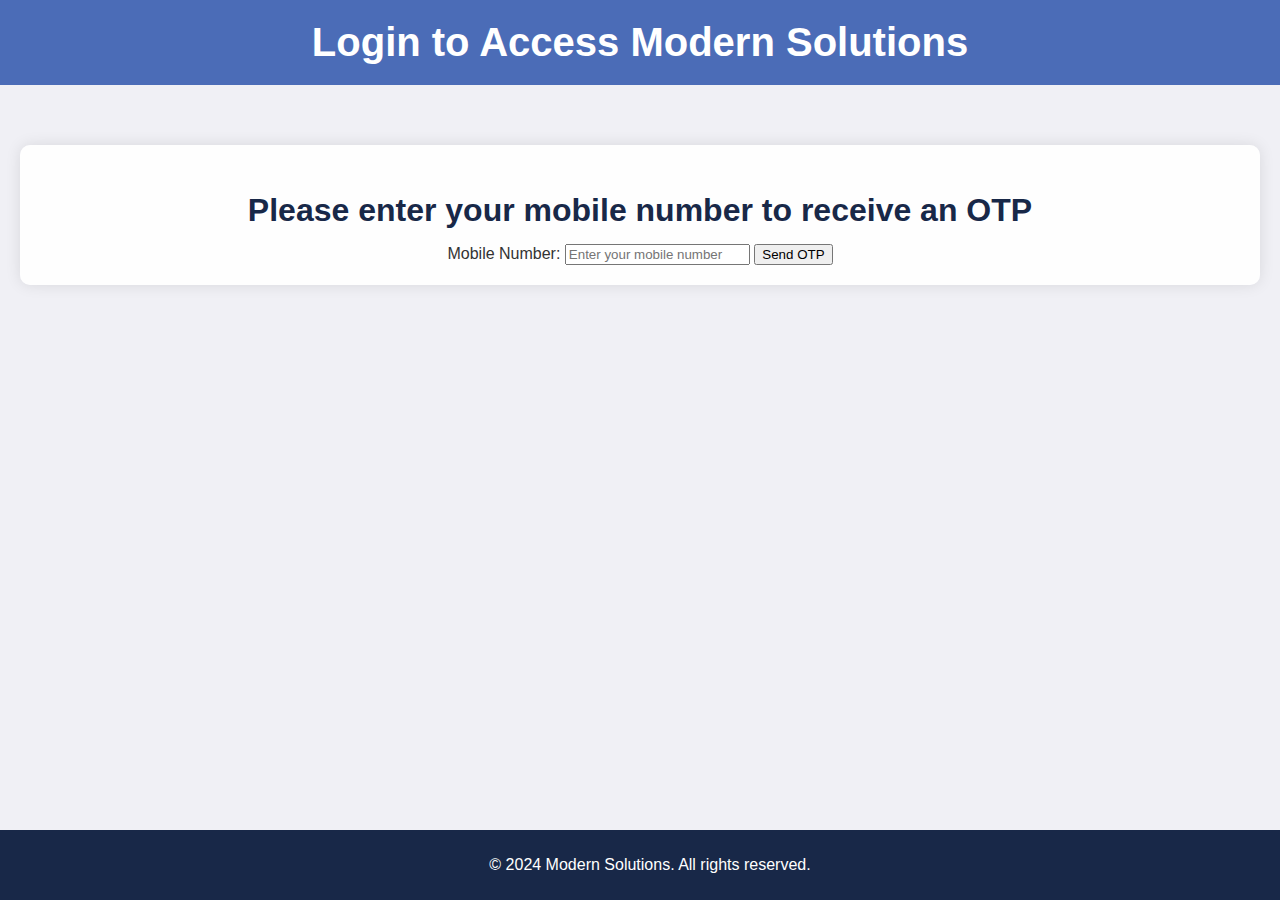
==== login.html @ 9da77d89 "Update login.html" ====
<!DOCTYPE html>
<html lang="en">
<head>
    <meta charset="UTF-8">
    <meta name="viewport" content="width=device-width, initial-scale=1.0">
    <title>Login - Modern Solutions</title>
    <link rel="stylesheet" href="styles.css">
    <link rel="stylesheet" href="https://cdnjs.cloudflare.com/ajax/libs/font-awesome/6.0.0-beta3/css/all.min.css">
</head>
<body>
    <header>
        <h1>Login to Access Modern Solutions</h1>
    </header>

    <main>
        <section id="login">
            <h2>Please enter your mobile number to receive an OTP</h2>
            <form id="login-form">
                <label for="mobile">Mobile Number:</label>
                <input type="text" id="mobile" name="mobile" placeholder="Enter your mobile number" required>
                <button type="button" id="send-otp">Send OTP</button>
            </form>

            <div id="otp-section" style="display:none;">
                <h2>Enter OTP</h2>
                <form id="otp-form">
                    <label for="otp">OTP:</label>
                    <input type="text" id="otp" name="otp" placeholder="Enter OTP" required>
                    <button type="button" id="verify-otp">Verify OTP</button>
                </form>
            </div>
        </section>
    </main>

    <footer>
        <p>&copy; 2024 Modern Solutions. All rights reserved.</p>
    </footer>

    <script src="login.js"></script>
</body>
</html>
---- styles.css ----
/* styles.css */

/* General Body Styling */
body {
    font-family: 'Segoe UI', Tahoma, Geneva, Verdana, sans-serif;
    margin: 0;
    padding: 0;
    background-color: #f0f0f5; /* Light background color */
    color: #333;
}

/* Header Styling */
header {
    background-color: #4b6cb7; /* Solid color fallback */
    color: #fff;
    padding: 20px;
    text-align: center;
    position: relative;
}

header h1 {
    margin: 0;
    font-size: 2.5em;
    font-weight: bold; /* Make header text bold */
}

/* Scrolling Message Styling */
.scrolling-message {
    background: #333;
    color: #f4a261; /* Color for the scrolling text */
    padding: 10px 0;
    position: relative;
    width: 100%;
    overflow: hidden;
    white-space: nowrap;
    box-shadow: 0 4px 8px rgba(0, 0, 0, 0.1);
    font-weight: bold; /* Make text bold */
    font-size: 1.5em; /* Adjust text size */
    margin-top: 20px; /* Space between header and scrolling message */
}

.scrolling-message p {
    display: inline-block;
    padding-left: 100%; /* Start off-screen */
    animation: scroll 15s linear infinite; /* Adjust scrolling speed */
}

@keyframes scroll {
    0% {
        transform: translateX(100%);
    }
    100% {
        transform: translateX(-100%);
    }
}

/* Navigation Bar Styling */
nav {
    background: #182848;
    padding: 10px 0;
}

nav ul {
    list-style: none;
    padding: 0;
    display: flex;
    justify-content: center;
    margin: 0;
}

nav ul li {
    margin: 0 15px;
}

nav ul li a {
    color: #fff;
    text-decoration: none;
    font-weight: bold;
    font-size: 1.2em;
    display: flex;
    align-items: center;
    padding: 10px 15px;
    transition: background-color 0.3s;
}

nav ul li a:hover,
nav ul li a.active {
    background-color: #4b6cb7;
    border-radius: 5px;
}

nav ul li a i {
    margin-right: 8px;
}

/* Main Content Margin */
main {
    margin-top: 20px; /* Space for header and scrolling message */
    padding: 20px;
}

/* Section Styling */
section {
    position: relative;
    padding: 20px;
    margin: 20px auto; /* Center align sections */
    max-width: 1200px; /* Limit the max-width of the sections */
    background: rgba(255, 255, 255, 0.9); /* Semi-transparent background */
    border-radius: 10px;
    box-shadow: 0 0 15px rgba(0, 0, 0, 0.1);
    display: flex;
    flex-direction: column;
    align-items: center;
    text-align: center;
}

/* Two-column layout for sections */
.section-content {
    display: flex;
    flex-direction: row;
    align-items: center;
    justify-content: center;
    gap: 20px;
}

.section-content img {
    flex: 1;
    max-width: 100%;
    border-radius: 10px;
}

.section-content .text {
    flex: 1;
    max-width: 100%;
    padding: 0 20px;
}

/* Card styling for project sections */
section h2 {
    font-size: 2em;
    color: #182848;
    margin-bottom: 15px;
}

section p {
    font-size: 1.2em;
    margin-bottom: 10px;
}

section a {
    display: inline-block;
    padding: 10px 15px;
    background-color: #4b6cb7;
    color: #fff;
    text-decoration: none;
    border-radius: 5px;
    transition: background-color 0.3s;
}

section a:hover {
    background-color: #182848;
}

/* Footer Styling */
footer {
    background-color: #182848;
    color: #fff;
    text-align: center;
    padding: 10px;
    position: fixed;
    bottom: 0;
    width: 100%;
}

/* Responsive Design */
@media (max-width: 768px) {
    header h1 {
        font-size: 2em; /* Adjust font size for smaller screens */
    }

    .scrolling-message p {
        font-size: 1em; /* Adjust font size for smaller screens */
    }

    section {
        margin: 10px; /* Reduce margins for smaller screens */
        padding: 15px; /* Reduce padding for smaller screens */
    }

    .section-content {
        flex-direction: column; /* Stack image and text on smaller screens */
    }

    .section-content img {
        margin-bottom: 15px; /* Add space below image */
    }
}

@media (min-width: 769px) {
    /* No additional styles needed for larger screens */
}
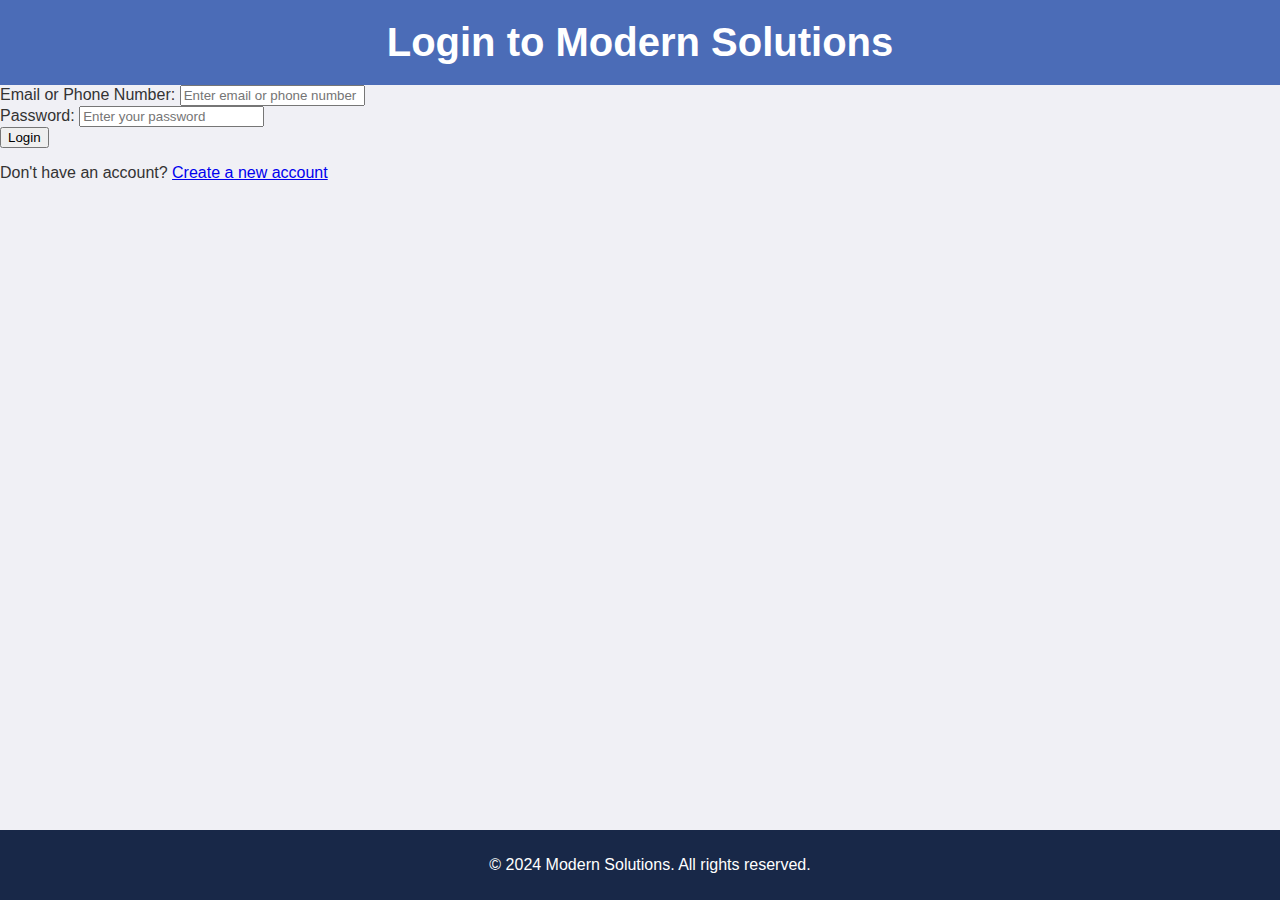
==== commit e530e184: "Create login.html" ====
--- a/login.html
+++ b/login.html
@@ -5,32 +5,45 @@
     <meta name="viewport" content="width=device-width, initial-scale=1.0">
     <title>Login - Modern Solutions</title>
     <link rel="stylesheet" href="styles.css">
-    <link rel="stylesheet" href="https://cdnjs.cloudflare.com/ajax/libs/font-awesome/6.0.0-beta3/css/all.min.css">
 </head>
 <body>
     <header>
-        <h1>Login to Access Modern Solutions</h1>
+        <h1>Login to Modern Solutions</h1>
     </header>
 
-    <main>
-        <section id="login">
-            <h2>Please enter your mobile number to receive an OTP</h2>
-            <form id="login-form">
-                <label for="mobile">Mobile Number:</label>
-                <input type="text" id="mobile" name="mobile" placeholder="Enter your mobile number" required>
-                <button type="button" id="send-otp">Send OTP</button>
+    <!-- Login Form -->
+    <div class="login-container">
+        <form id="loginForm">
+            <div class="input-group">
+                <label for="identifier">Email or Phone Number:</label>
+                <input type="text" id="identifier" placeholder="Enter email or phone number" required>
+            </div>
+            <div class="input-group">
+                <label for="password">Password:</label>
+                <input type="password" id="password" placeholder="Enter your password" required>
+            </div>
+            <button type="submit">Login</button>
+        </form>
+
+        <p>Don't have an account? <a href="#" id="show-signup">Create a new account</a></p>
+
+        <!-- Signup Section (hidden by default) -->
+        <div id="signupSection" style="display: none;">
+            <h2>Create a New Account</h2>
+            <form id="signupForm">
+                <div class="input-group">
+                    <label for="newIdentifier">Email or Phone Number:</label>
+                    <input type="text" id="newIdentifier" placeholder="Enter email or phone number" required>
+                </div>
+                <div class="input-group">
+                    <label for="newPassword">Password:</label>
+                    <input type="password" id="newPassword" placeholder="Enter your password" required>
+                </div>
+                <button type="submit">Create Account</button>
             </form>
-
-            <div id="otp-section" style="display:none;">
-                <h2>Enter OTP</h2>
-                <form id="otp-form">
-                    <label for="otp">OTP:</label>
-                    <input type="text" id="otp" name="otp" placeholder="Enter OTP" required>
-                    <button type="button" id="verify-otp">Verify OTP</button>
-                </form>
-            </div>
-        </section>
-    </main>
+            <p>Already have an account? <a href="#" id="show-login">Login</a></p>
+        </div>
+    </div>
 
     <footer>
         <p>&copy; 2024 Modern Solutions. All rights reserved.</p>
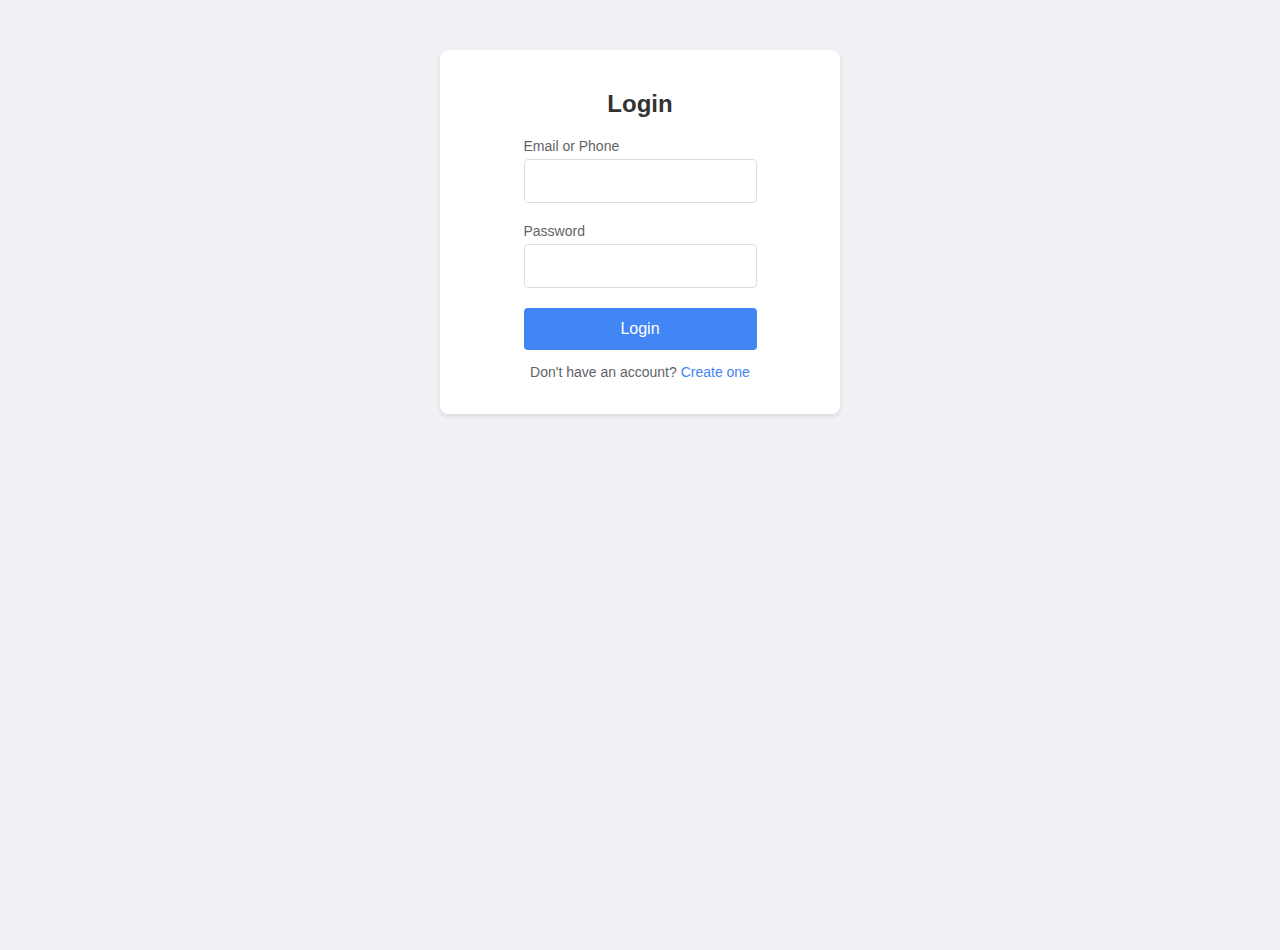
==== commit e26dd40b: "Update login.html" ====
--- a/login.html
+++ b/login.html
@@ -3,52 +3,36 @@
 <head>
     <meta charset="UTF-8">
     <meta name="viewport" content="width=device-width, initial-scale=1.0">
-    <title>Login - Modern Solutions</title>
+    <title>Login - Modern Solution</title>
     <link rel="stylesheet" href="styles.css">
+    <script src="https://www.google.com/recaptcha/api.js" async defer></script>
 </head>
-<body>
-    <header>
-        <h1>Login to Modern Solutions</h1>
-    </header>
+<body class="login-page">
 
-    <!-- Login Form -->
     <div class="login-container">
+        <h2>Login</h2>
         <form id="loginForm">
+            <!-- Email/Phone input -->
             <div class="input-group">
-                <label for="identifier">Email or Phone Number:</label>
-                <input type="text" id="identifier" placeholder="Enter email or phone number" required>
+                <label for="email">Email or Phone</label>
+                <input type="text" id="email" name="email" required>
             </div>
+            <!-- Password input -->
             <div class="input-group">
-                <label for="password">Password:</label>
-                <input type="password" id="password" placeholder="Enter your password" required>
+                <label for="password">Password</label>
+                <input type="password" id="password" name="password" required>
             </div>
+
+            <!-- CAPTCHA -->
+            <div class="captcha-container">
+                <div class="g-recaptcha" data-sitekey="6Lec4n0qAAAAAIK9mNhP1PJqyiBPUNjX967yMmJX"></div> <!-- Replace with your site key -->
+            </div>
+
             <button type="submit">Login</button>
         </form>
 
-        <p>Don't have an account? <a href="#" id="show-signup">Create a new account</a></p>
-
-        <!-- Signup Section (hidden by default) -->
-        <div id="signupSection" style="display: none;">
-            <h2>Create a New Account</h2>
-            <form id="signupForm">
-                <div class="input-group">
-                    <label for="newIdentifier">Email or Phone Number:</label>
-                    <input type="text" id="newIdentifier" placeholder="Enter email or phone number" required>
-                </div>
-                <div class="input-group">
-                    <label for="newPassword">Password:</label>
-                    <input type="password" id="newPassword" placeholder="Enter your password" required>
-                </div>
-                <button type="submit">Create Account</button>
-            </form>
-            <p>Already have an account? <a href="#" id="show-login">Login</a></p>
-        </div>
+        <p>Don't have an account? <a href="#" id="signupLink">Create one</a></p>
     </div>
 
-    <footer>
-        <p>&copy; 2024 Modern Solutions. All rights reserved.</p>
-    </footer>
-
-    <script src="login.js"></script>
 </body>
 </html>
--- a/styles.css
+++ b/styles.css
@@ -1,201 +1,293 @@
-/* styles.css */
-
-/* General Body Styling */
-body {
-    font-family: 'Segoe UI', Tahoma, Geneva, Verdana, sans-serif;
-    margin: 0;
-    padding: 0;
-    background-color: #f0f0f5; /* Light background color */
-    color: #333;
-}
-
-/* Header Styling */
-header {
-    background-color: #4b6cb7; /* Solid color fallback */
-    color: #fff;
-    padding: 20px;
-    text-align: center;
-    position: relative;
-}
-
-header h1 {
-    margin: 0;
-    font-size: 2.5em;
-    font-weight: bold; /* Make header text bold */
-}
-
-/* Scrolling Message Styling */
-.scrolling-message {
-    background: #333;
-    color: #f4a261; /* Color for the scrolling text */
-    padding: 10px 0;
-    position: relative;
-    width: 100%;
-    overflow: hidden;
-    white-space: nowrap;
-    box-shadow: 0 4px 8px rgba(0, 0, 0, 0.1);
-    font-weight: bold; /* Make text bold */
-    font-size: 1.5em; /* Adjust text size */
-    margin-top: 20px; /* Space between header and scrolling message */
-}
-
-.scrolling-message p {
-    display: inline-block;
-    padding-left: 100%; /* Start off-screen */
-    animation: scroll 15s linear infinite; /* Adjust scrolling speed */
-}
-
-@keyframes scroll {
-    0% {
-        transform: translateX(100%);
-    }
-    100% {
-        transform: translateX(-100%);
-    }
-}
-
-/* Navigation Bar Styling */
-nav {
-    background: #182848;
-    padding: 10px 0;
-}
-
-nav ul {
-    list-style: none;
-    padding: 0;
-    display: flex;
-    justify-content: center;
-    margin: 0;
-}
-
-nav ul li {
-    margin: 0 15px;
-}
-
-nav ul li a {
-    color: #fff;
-    text-decoration: none;
-    font-weight: bold;
-    font-size: 1.2em;
-    display: flex;
-    align-items: center;
-    padding: 10px 15px;
-    transition: background-color 0.3s;
-}
-
-nav ul li a:hover,
-nav ul li a.active {
-    background-color: #4b6cb7;
-    border-radius: 5px;
-}
-
-nav ul li a i {
-    margin-right: 8px;
-}
-
-/* Main Content Margin */
-main {
-    margin-top: 20px; /* Space for header and scrolling message */
-    padding: 20px;
-}
-
-/* Section Styling */
-section {
-    position: relative;
-    padding: 20px;
-    margin: 20px auto; /* Center align sections */
-    max-width: 1200px; /* Limit the max-width of the sections */
-    background: rgba(255, 255, 255, 0.9); /* Semi-transparent background */
-    border-radius: 10px;
-    box-shadow: 0 0 15px rgba(0, 0, 0, 0.1);
-    display: flex;
-    flex-direction: column;
-    align-items: center;
-    text-align: center;
-}
-
-/* Two-column layout for sections */
-.section-content {
-    display: flex;
-    flex-direction: row;
-    align-items: center;
-    justify-content: center;
-    gap: 20px;
-}
-
-.section-content img {
-    flex: 1;
-    max-width: 100%;
-    border-radius: 10px;
-}
-
-.section-content .text {
-    flex: 1;
-    max-width: 100%;
-    padding: 0 20px;
-}
-
-/* Card styling for project sections */
-section h2 {
-    font-size: 2em;
-    color: #182848;
-    margin-bottom: 15px;
-}
-
-section p {
-    font-size: 1.2em;
-    margin-bottom: 10px;
-}
-
-section a {
-    display: inline-block;
-    padding: 10px 15px;
-    background-color: #4b6cb7;
-    color: #fff;
-    text-decoration: none;
-    border-radius: 5px;
-    transition: background-color 0.3s;
-}
-
-section a:hover {
-    background-color: #182848;
-}
-
-/* Footer Styling */
-footer {
-    background-color: #182848;
-    color: #fff;
-    text-align: center;
-    padding: 10px;
-    position: fixed;
-    bottom: 0;
-    width: 100%;
-}
-
-/* Responsive Design */
-@media (max-width: 768px) {
-    header h1 {
-        font-size: 2em; /* Adjust font size for smaller screens */
-    }
-
-    .scrolling-message p {
-        font-size: 1em; /* Adjust font size for smaller screens */
-    }
-
-    section {
-        margin: 10px; /* Reduce margins for smaller screens */
-        padding: 15px; /* Reduce padding for smaller screens */
-    }
-
-    .section-content {
-        flex-direction: column; /* Stack image and text on smaller screens */
-    }
-
-    .section-content img {
-        margin-bottom: 15px; /* Add space below image */
-    }
-}
-
-@media (min-width: 769px) {
-    /* No additional styles needed for larger screens */
-}
+/* General Body Styling */
+body {
+    font-family: 'Segoe UI', Tahoma, Geneva, Verdana, sans-serif;
+    margin: 0;
+    padding: 0;
+    background-color: #f0f0f5; /* Light background color */
+    color: #333;
+}
+
+/* Header Styling */
+header {
+    background-color: #4b6cb7; /* Solid color fallback */
+    color: #fff;
+    padding: 20px;
+    text-align: center;
+    position: relative;
+}
+
+header h1 {
+    margin: 0;
+    font-size: 2.5em;
+    font-weight: bold; /* Make header text bold */
+}
+
+/* Scrolling Message Styling */
+.scrolling-message {
+    background: #333;
+    color: #f4a261; /* Color for the scrolling text */
+    padding: 10px 0;
+    position: relative;
+    width: 100%;
+    overflow: hidden;
+    white-space: nowrap;
+    box-shadow: 0 4px 8px rgba(0, 0, 0, 0.1);
+    font-weight: bold; /* Make text bold */
+    font-size: 1.5em; /* Adjust text size */
+    margin-top: 20px; /* Space between header and scrolling message */
+}
+
+.scrolling-message p {
+    display: inline-block;
+    padding-left: 100%; /* Start off-screen */
+    animation: scroll 15s linear infinite; /* Adjust scrolling speed */
+}
+
+@keyframes scroll {
+    0% {
+        transform: translateX(100%);
+    }
+    100% {
+        transform: translateX(-100%);
+    }
+}
+
+/* Navigation Bar Styling */
+nav {
+    background: #182848;
+    padding: 10px 0;
+}
+
+nav ul {
+    list-style: none;
+    padding: 0;
+    display: flex;
+    justify-content: center;
+    margin: 0;
+}
+
+nav ul li {
+    margin: 0 15px;
+}
+
+nav ul li a {
+    color: #fff;
+    text-decoration: none;
+    font-weight: bold;
+    font-size: 1.2em;
+    display: flex;
+    align-items: center;
+    padding: 10px 15px;
+    transition: background-color 0.3s;
+}
+
+nav ul li a:hover,
+nav ul li a.active {
+    background-color: #4b6cb7;
+    border-radius: 5px;
+}
+
+nav ul li a i {
+    margin-right: 8px;
+}
+
+/* Main Content Margin */
+main {
+    margin-top: 20px; /* Space for header and scrolling message */
+    padding: 20px;
+}
+
+/* Section Styling */
+section {
+    position: relative;
+    padding: 20px;
+    margin: 20px auto; /* Center align sections */
+    max-width: 1200px; /* Limit the max-width of the sections */
+    background: rgba(255, 255, 255, 0.9); /* Semi-transparent background */
+    border-radius: 10px;
+    box-shadow: 0 0 15px rgba(0, 0, 0, 0.1);
+    display: flex;
+    flex-direction: column;
+    align-items: center;
+    text-align: center;
+}
+
+/* Two-column layout for sections */
+.section-content {
+    display: flex;
+    flex-direction: row;
+    align-items: center;
+    justify-content: center;
+    gap: 20px;
+}
+
+.section-content img {
+    flex: 1;
+    max-width: 100%;
+    border-radius: 10px;
+}
+
+.section-content .text {
+    flex: 1;
+    max-width: 100%;
+    padding: 0 20px;
+}
+
+/* Card styling for project sections */
+section h2 {
+    font-size: 2em;
+    color: #182848;
+    margin-bottom: 15px;
+}
+
+section p {
+    font-size: 1.2em;
+    margin-bottom: 10px;
+}
+
+section a {
+    display: inline-block;
+    padding: 10px 15px;
+    background-color: #4b6cb7;
+    color: #fff;
+    text-decoration: none;
+    border-radius: 5px;
+    transition: background-color 0.3s;
+}
+
+section a:hover {
+    background-color: #182848;
+}
+
+/* Footer Styling */
+footer {
+    background-color: #182848;
+    color: #fff;
+    text-align: center;
+    padding: 10px;
+    position: fixed;
+    bottom: 0;
+    width: 100%;
+}
+
+/* Responsive Design */
+@media (max-width: 768px) {
+    header h1 {
+        font-size: 2em; /* Adjust font size for smaller screens */
+    }
+
+    .scrolling-message p {
+        font-size: 1em; /* Adjust font size for smaller screens */
+    }
+
+    section {
+        margin: 10px; /* Reduce margins for smaller screens */
+        padding: 15px; /* Reduce padding for smaller screens */
+    }
+
+    .section-content {
+        flex-direction: column; /* Stack image and text on smaller screens */
+    }
+
+    .section-content img {
+        margin-bottom: 15px; /* Add space below image */
+    }
+}
+
+@media (min-width: 769px) {
+    /* No additional styles needed for larger screens */
+}
+
+/* ------------------------- LOGIN PAGE STYLES ------------------------- */
+
+/* Specific Login Page Styles */
+body.login-page {
+    display: flex;
+    justify-content: center;
+    align-items: flex-start;
+    background-color: #f0f0f5;
+    height: 100vh;
+    padding-top: 50px;
+    margin: 0;
+}
+
+/* Login Container */
+.login-container {
+    background-color: white;
+    border-radius: 8px;
+    box-shadow: 0 2px 5px rgba(0, 0, 0, 0.1);
+    padding: 20px;
+    width: 100%;
+    max-width: 400px;
+    box-sizing: border-box;
+    display: flex;
+    flex-direction: column;
+    justify-content: center;
+    align-items: center;
+}
+
+/* Input Group Styling */
+.input-group {
+    margin-bottom: 20px;
+    width: 100%;
+}
+
+.input-group label {
+    font-size: 14px;
+    color: #5f6368;
+    display: block;
+    margin-bottom: 5px;
+}
+
+.input-group input {
+    width: 100%;
+    padding: 12px;
+    font-size: 16px;
+    border: 1px solid #dcdfe1;
+    border-radius: 4px;
+    box-sizing: border-box;
+    transition: border 0.3s;
+}
+
+.input-group input:focus {
+    border-color: #4285f4;
+    outline: none;
+}
+
+/* Button Styling */
+button {
+    width: 100%;
+    padding: 12px;
+    background-color: #4285f4;
+    color: white;
+    font-size: 16px;
+    border: none;
+    border-radius: 4px;
+    cursor: pointer;
+    transition: background-color 0.3s;
+}
+
+button:hover {
+    background-color: #357ae8;
+}
+
+/* CAPTCHA Styling */
+.captcha-container {
+    margin: 20px 0;
+}
+
+/* Link Styling */
+p {
+    text-align: center;
+    font-size: 14px;
+    color: #5f6368;
+}
+
+a {
+    color: #4285f4;
+    text-decoration: none;
+}
+
+a:hover {
+    text-decoration: underline;
+}
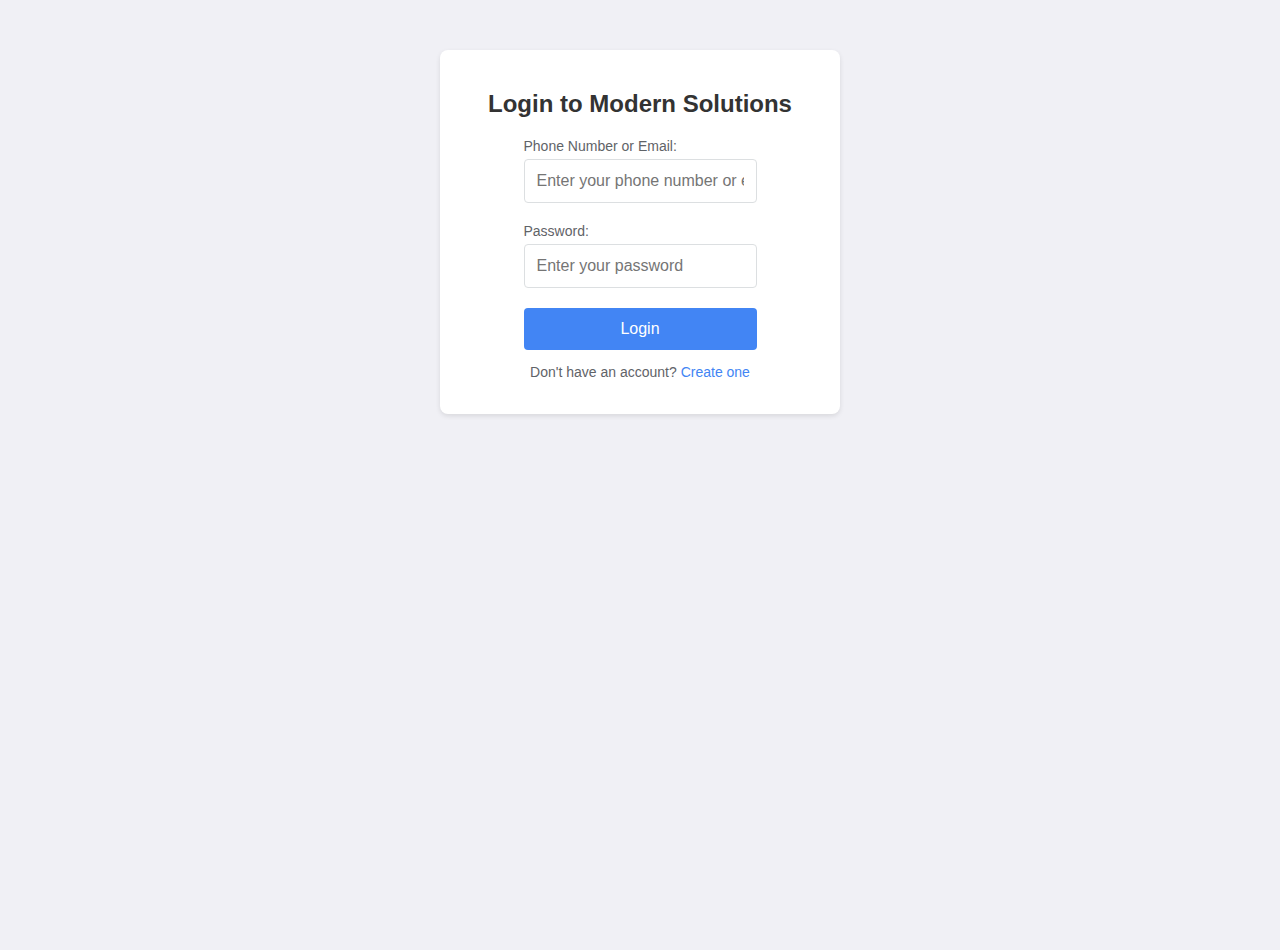
==== commit 41c850a6: "Update login.html" ====
--- a/login.html
+++ b/login.html
@@ -3,36 +3,34 @@
 <head>
     <meta charset="UTF-8">
     <meta name="viewport" content="width=device-width, initial-scale=1.0">
-    <title>Login - Modern Solution</title>
+    <title>Login - Modern Solutions</title>
     <link rel="stylesheet" href="styles.css">
-    <script src="https://www.google.com/recaptcha/api.js" async defer></script>
 </head>
 <body class="login-page">
 
     <div class="login-container">
-        <h2>Login</h2>
+        <h2>Login to Modern Solutions</h2>
+
+        <!-- Login Form -->
         <form id="loginForm">
-            <!-- Email/Phone input -->
             <div class="input-group">
-                <label for="email">Email or Phone</label>
-                <input type="text" id="email" name="email" required>
-            </div>
-            <!-- Password input -->
-            <div class="input-group">
-                <label for="password">Password</label>
-                <input type="password" id="password" name="password" required>
+                <label for="phone">Phone Number or Email:</label>
+                <input type="text" id="phone" name="phone" required placeholder="Enter your phone number or email">
             </div>
 
-            <!-- CAPTCHA -->
-            <div class="captcha-container">
-                <div class="g-recaptcha" data-sitekey="6Lec4n0qAAAAAIK9mNhP1PJqyiBPUNjX967yMmJX"></div> <!-- Replace with your site key -->
+            <div class="input-group">
+                <label for="password">Password:</label>
+                <input type="password" id="password" name="password" required placeholder="Enter your password">
             </div>
 
             <button type="submit">Login</button>
+
+            <p>Don't have an account? <a href="signup.html">Create one</a></p>
         </form>
 
-        <p>Don't have an account? <a href="#" id="signupLink">Create one</a></p>
+        <p id="error-message" style="color: red; display: none;"></p>
     </div>
 
+    <script src="login.js"></script>
 </body>
 </html>
--- a/styles.css
+++ b/styles.css
@@ -271,11 +271,6 @@
     background-color: #357ae8;
 }
 
-/* CAPTCHA Styling */
-.captcha-container {
-    margin: 20px 0;
-}
-
 /* Link Styling */
 p {
     text-align: center;
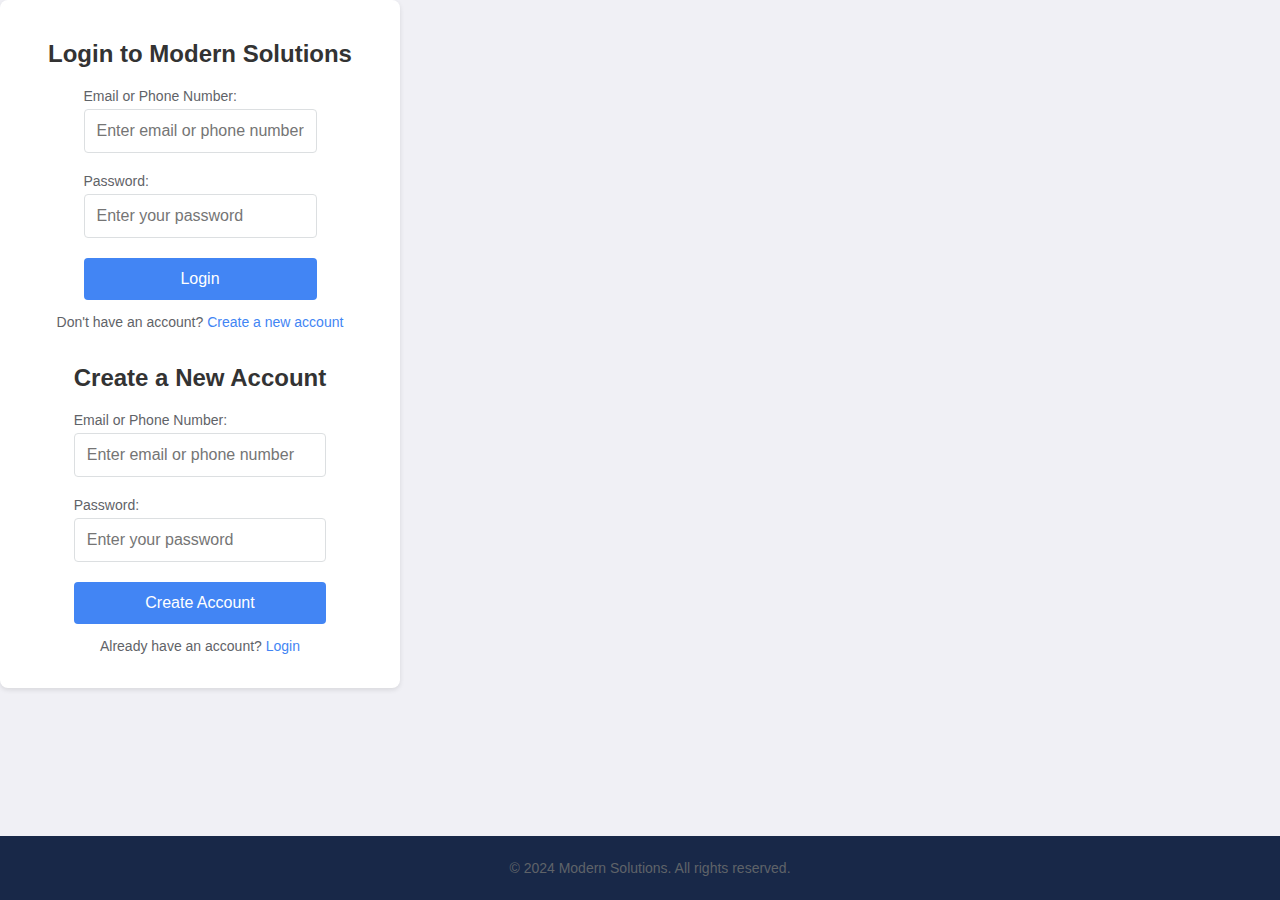
==== commit 2ba7bd60: "Update login.html" ====
--- a/login.html
+++ b/login.html
@@ -6,30 +6,46 @@
     <title>Login - Modern Solutions</title>
     <link rel="stylesheet" href="styles.css">
 </head>
-<body class="login-page">
-
+<body>
     <div class="login-container">
         <h2>Login to Modern Solutions</h2>
 
         <!-- Login Form -->
         <form id="loginForm">
             <div class="input-group">
-                <label for="phone">Phone Number or Email:</label>
-                <input type="text" id="phone" name="phone" required placeholder="Enter your phone number or email">
+                <label for="identifier">Email or Phone Number:</label>
+                <input type="text" id="identifier" placeholder="Enter email or phone number" required>
             </div>
-
             <div class="input-group">
                 <label for="password">Password:</label>
-                <input type="password" id="password" name="password" required placeholder="Enter your password">
+                <input type="password" id="password" placeholder="Enter your password" required>
             </div>
-
             <button type="submit">Login</button>
-
-            <p>Don't have an account? <a href="signup.html">Create one</a></p>
         </form>
 
-        <p id="error-message" style="color: red; display: none;"></p>
+        <p>Don't have an account? <a href="#" id="show-signup">Create a new account</a></p>
+
+        <!-- Signup Section (hidden by default) -->
+        <div id="signupSection">
+            <h2>Create a New Account</h2>
+            <form id="signupForm">
+                <div class="input-group">
+                    <label for="newIdentifier">Email or Phone Number:</label>
+                    <input type="text" id="newIdentifier" placeholder="Enter email or phone number" required>
+                </div>
+                <div class="input-group">
+                    <label for="newPassword">Password:</label>
+                    <input type="password" id="newPassword" placeholder="Enter your password" required>
+                </div>
+                <button type="submit">Create Account</button>
+            </form>
+            <p>Already have an account? <a href="#" id="show-login">Login</a></p>
+        </div>
     </div>
+
+    <footer>
+        <p>&copy; 2024 Modern Solutions. All rights reserved.</p>
+    </footer>
 
     <script src="login.js"></script>
 </body>
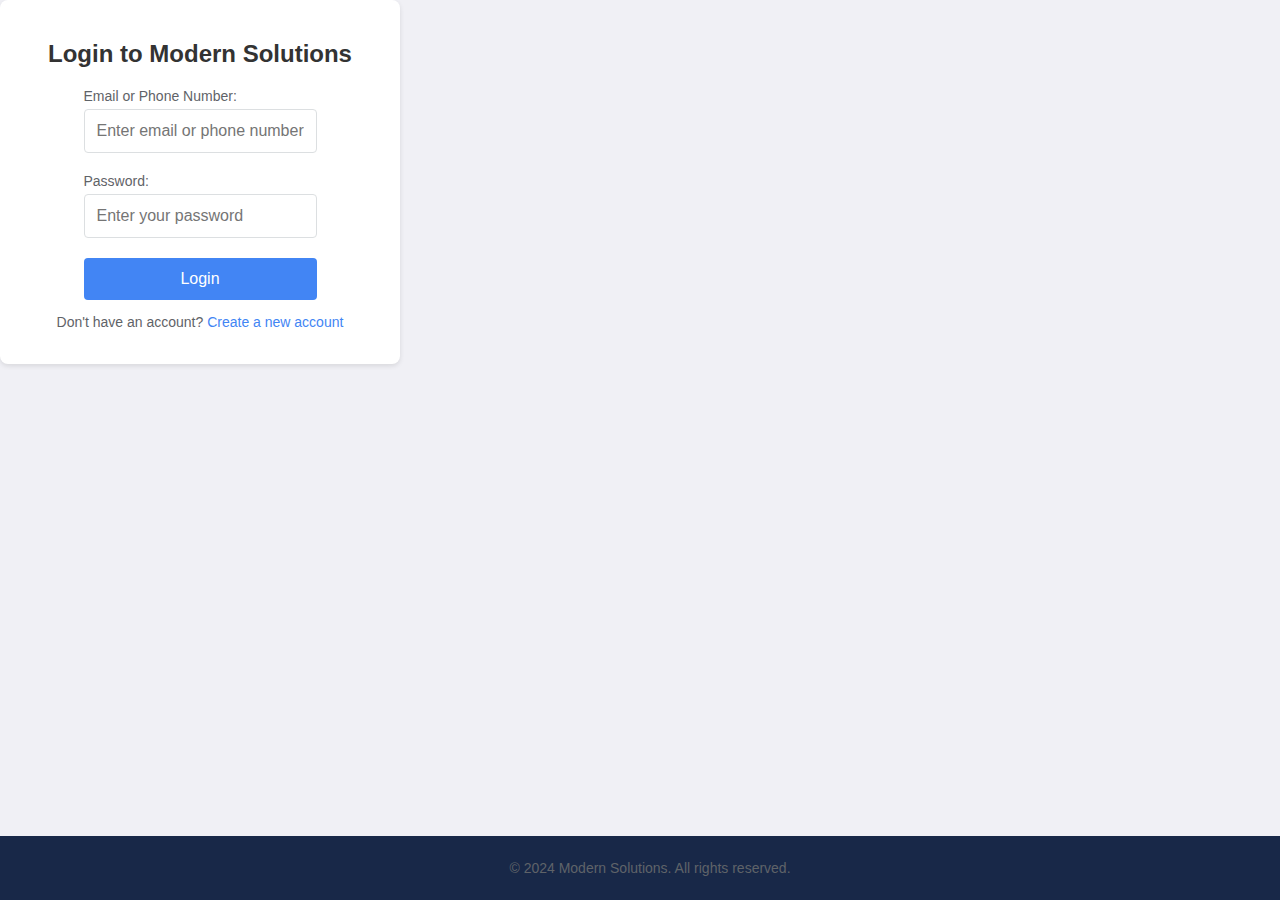
==== commit 7b9066c3: "Create login.html" ====
--- a/login.html
+++ b/login.html
@@ -8,7 +8,7 @@
 </head>
 <body>
     <div class="login-container">
-        <h2>Login to Modern Solutions</h2>
+        <h2 id="login-header">Login to Modern Solutions</h2>
 
         <!-- Login Form -->
         <form id="loginForm">
@@ -26,7 +26,7 @@
         <p>Don't have an account? <a href="#" id="show-signup">Create a new account</a></p>
 
         <!-- Signup Section (hidden by default) -->
-        <div id="signupSection">
+        <div id="signupSection" style="display: none;">
             <h2>Create a New Account</h2>
             <form id="signupForm">
                 <div class="input-group">
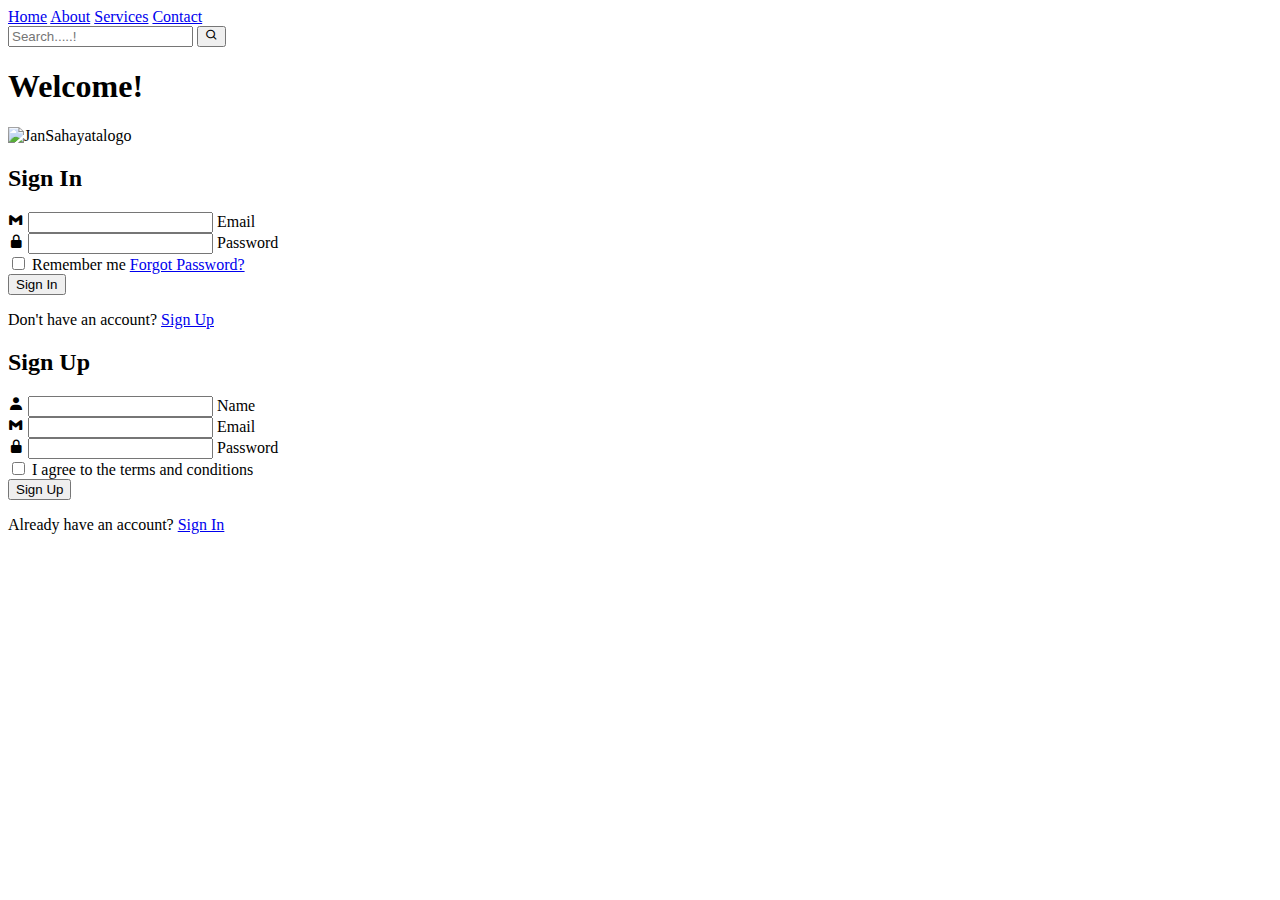
==== commit 4a35cf0e: "Update login.html" ====
--- a/login.html
+++ b/login.html
@@ -3,50 +3,88 @@
 <head>
     <meta charset="UTF-8">
     <meta name="viewport" content="width=device-width, initial-scale=1.0">
-    <title>Login - Modern Solutions</title>
-    <link rel="stylesheet" href="styles.css">
+    <title>Document</title>
+    <link href='https://unpkg.com/boxicons@2.1.4/css/boxicons.min.css' rel='stylesheet'>
+    <link rel="stylesheet" href="Style.css">
 </head>
 <body>
-    <div class="login-container">
-        <h2 id="login-header">Login to Modern Solutions</h2>
+    <div class="background"></div>
+    <header class="header">
+        <nav class="nav">
+            <a href="/guarder-html/index.html">Home</a>
+            <a href="/guarder-html/about.html">About</a>
+            <a href="/guarder-html/service.html">Services</a>
+            <a href="/guarder-html/contact.html">Contact</a>
+        </nav>
+        <form action="#" class="Search-bar">
+            <input type="text" placeholder="Search.....!">
+            <button type="submit"><i class='bx bx-search'></i></button>
+        </form>
+    </header>
+    <div class="container">
+        <div class="content">
+            <div class="text-sci">               
+                <h1>Welcome!</h1>
+                <img src="/images/jansahayatalogo-removebg-preview.png" alt="JanSahayatalogo">
+            </div>
+        </div>
 
-        <!-- Login Form -->
-        <form id="loginForm">
-            <div class="input-group">
-                <label for="identifier">Email or Phone Number:</label>
-                <input type="text" id="identifier" placeholder="Enter email or phone number" required>
+        <div class="logreg-box">
+            <!-- Login Block -->
+            <div class="form-box login">
+                <form action="#">
+                    <h2>Sign In</h2>
+                    <div class="input-box">
+                        <span class="icon"><i class='bx bxl-gmail'></i></span>
+                        <input type="email" required>
+                        <label for="email">Email</label>
+                    </div>
+                    <div class="input-box">
+                        <span class="icon"><i class='bx bxs-lock-alt'></i></span>
+                        <input type="password" required>
+                        <label for="password">Password</label>
+                    </div>
+                    <div class="remember-forgot">
+                        <label><input type="checkbox"> Remember me</label>
+                        <a href="#">Forgot Password?</a>
+                    </div>
+                    <button type="button" class="btn">Sign In</button>
+                    <div class="login-register">
+                        <p>Don't have an account? <a href="#" class="register-link">Sign Up</a></p>
+                    </div>
+                </form>
             </div>
-            <div class="input-group">
-                <label for="password">Password:</label>
-                <input type="password" id="password" placeholder="Enter your password" required>
+
+            <!-- Register Block -->
+            <div class="form-box register">
+                <form action="#">
+                    <h2>Sign Up</h2>
+                    <div class="input-box">
+                        <span class="icon"><i class='bx bxs-user'></i></span>
+                        <input type="text" required>
+                        <label for="name">Name</label>
+                    </div>
+                    <div class="input-box">
+                        <span class="icon"><i class='bx bxl-gmail'></i></span>
+                        <input type="email" required>
+                        <label for="email">Email</label>
+                    </div>
+                    <div class="input-box">
+                        <span class="icon"><i class='bx bxs-lock-alt'></i></span>
+                        <input type="password" required>
+                        <label for="password">Password</label>
+                    </div>
+                    <div class="remember-forgot">
+                        <label><input type="checkbox"> I agree to the terms and conditions</label>
+                    </div>
+                    <button type="button" class="btn">Sign Up</button>
+                    <div class="login-register">
+                        <p>Already have an account? <a href="#" class="login-link">Sign In</a></p>
+                    </div>
+                </form>
             </div>
-            <button type="submit">Login</button>
-        </form>
-
-        <p>Don't have an account? <a href="#" id="show-signup">Create a new account</a></p>
-
-        <!-- Signup Section (hidden by default) -->
-        <div id="signupSection" style="display: none;">
-            <h2>Create a New Account</h2>
-            <form id="signupForm">
-                <div class="input-group">
-                    <label for="newIdentifier">Email or Phone Number:</label>
-                    <input type="text" id="newIdentifier" placeholder="Enter email or phone number" required>
-                </div>
-                <div class="input-group">
-                    <label for="newPassword">Password:</label>
-                    <input type="password" id="newPassword" placeholder="Enter your password" required>
-                </div>
-                <button type="submit">Create Account</button>
-            </form>
-            <p>Already have an account? <a href="#" id="show-login">Login</a></p>
         </div>
     </div>
-
-    <footer>
-        <p>&copy; 2024 Modern Solutions. All rights reserved.</p>
-    </footer>
-
-    <script src="login.js"></script>
+    <script src="script.js"></script>
 </body>
 </html>
